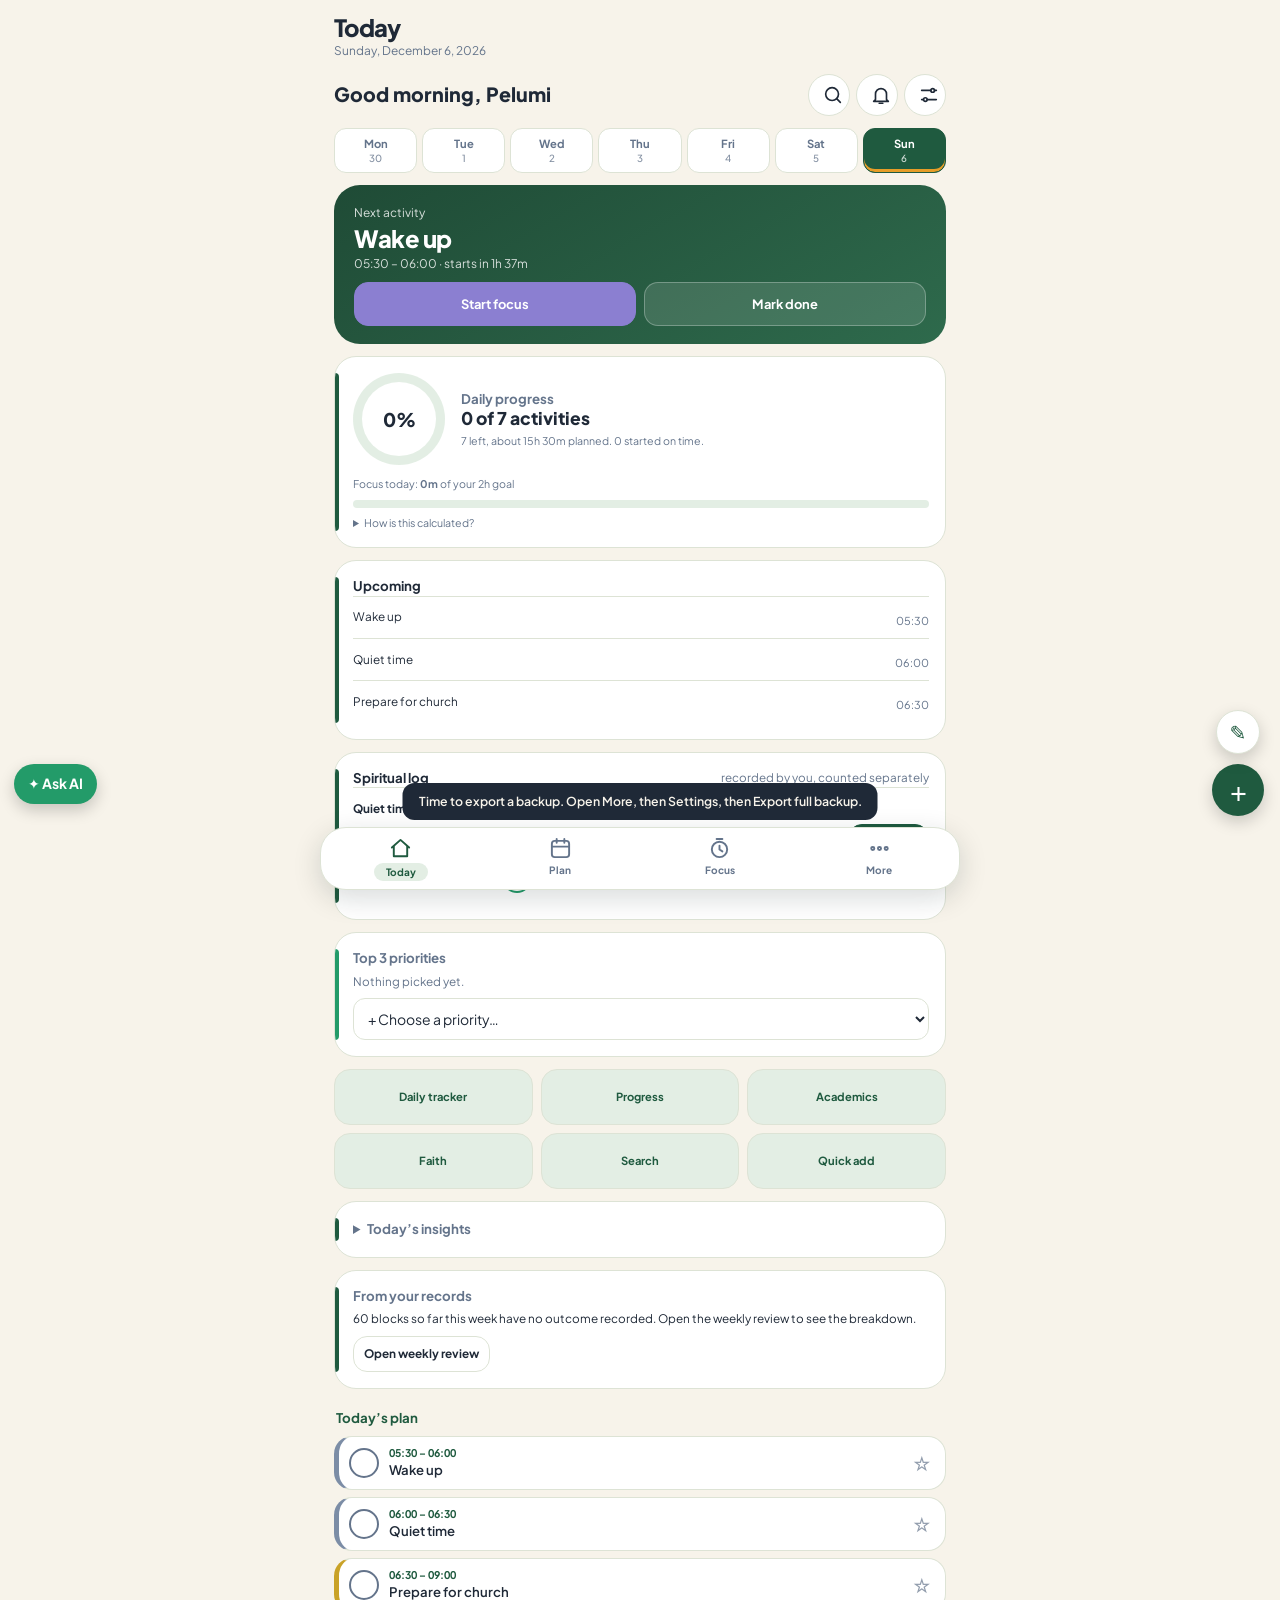
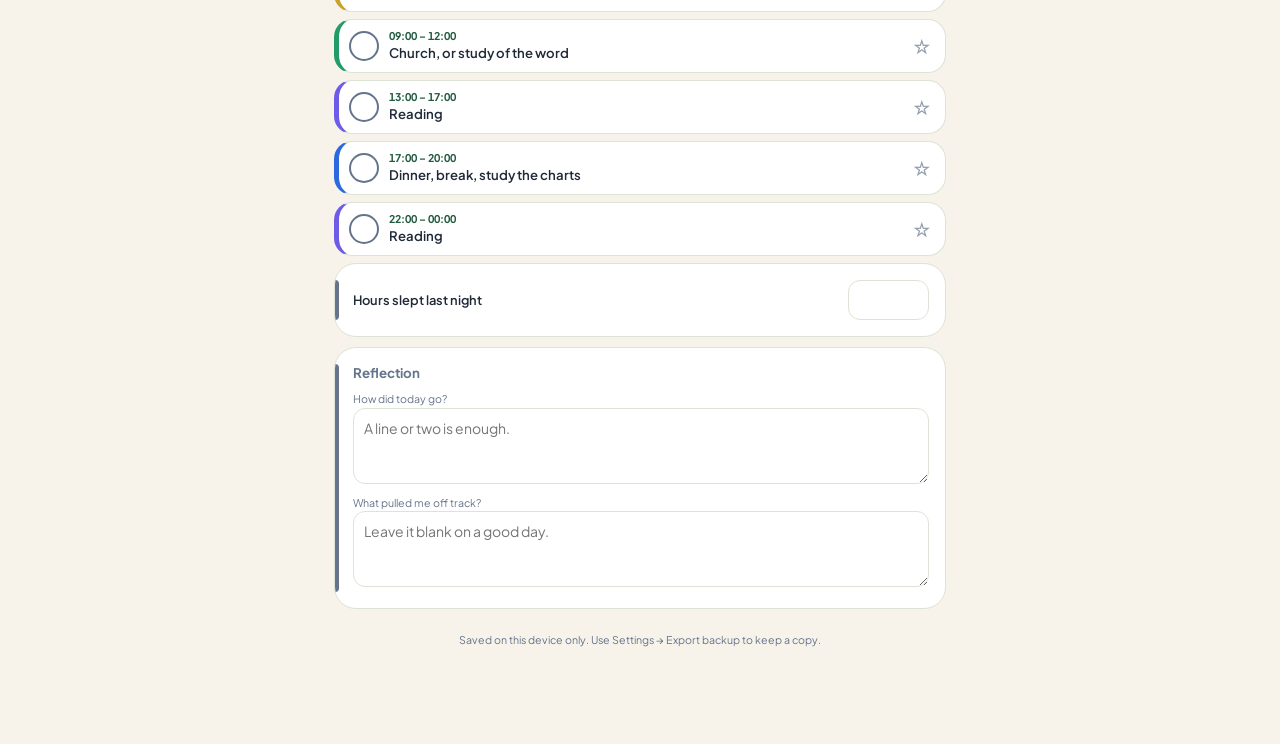
==== index.html @ 7792d45f "Add initial index.html structure for Daybook OS" ====
<!doctype html>
<html lang="en">
<head>
<meta charset="utf-8">
<meta name="viewport" content="width=device-width, initial-scale=1, viewport-fit=cover">
<title>Daybook OS</title>
<meta name="description" content="Daybook OS: daily plan, focus timer, academics, faith habits and insights.">
<meta name="theme-color" content="#1F5A3F">
<meta name="apple-mobile-web-app-capable" content="yes">
<meta name="mobile-web-app-capable" content="yes">
<meta name="apple-mobile-web-app-title" content="Daybook">
<link rel="manifest" href="manifest.json">
<link rel="icon" href="icons/icon-192.png">
<link rel="apple-touch-icon" href="icons/icon-192.png">
<link rel="preconnect" href="https://fonts.googleapis.com">
<link rel="preconnect" href="https://fonts.gstatic.com" crossorigin>
<link href="https://fonts.googleapis.com/css2?family=Plus+Jakarta+Sans:wght@400;500;600;700;800&display=swap" rel="stylesheet">
<link rel="stylesheet" href="style.css">
<link rel="stylesheet" href="upgrade.css">
<link rel="stylesheet" href="daybook.css">
</head>
<body>
<div class="wrap">
  <header><button class="back" id="hBack" data-a="back" aria-label="Back" hidden>‹</button><div class="tt"><h1 id="title"></h1><p class="date" id="date"></p></div><span id="hAct"></span></header>
  <main id="app"></main>
  <footer>Saved on this device only. Use Settings → Export backup to keep a copy.</footer>
</div>
<button class="fab" data-a="qadd" aria-label="Quick add a block">+</button>
<nav class="tabs" aria-label="Main"><div>
  <button data-a="go" data-v="today"><svg viewBox="0 0 24 24"><path d="M3 11l9-8 9 8"/><path d="M5 10v10h14V10"/></svg><span>Today</span></button>
  <button data-a="go" data-v="plan"><svg viewBox="0 0 24 24"><rect x="3" y="4" width="18" height="17" rx="3"/><path d="M8 2v4M16 2v4M3 10h18"/></svg><span>Plan</span></button>
  <button data-a="go" data-v="focus"><svg viewBox="0 0 24 24"><circle cx="12" cy="13" r="8"/><path d="M12 9v4l3 2M9 2h6"/></svg><span>Focus</span></button>
  <button data-a="go" data-v="more"><svg viewBox="0 0 24 24"><circle cx="5" cy="12" r="1.6"/><circle cx="12" cy="12" r="1.6"/><circle cx="19" cy="12" r="1.6"/></svg><span>More</span></button>
</div></nav>
<script src="app.js"></script>
<script src="upgrade.js"></script>
<script src="upgrade2.js"></script>
<script src="daybook.js"></script>
<script src="daybook2.js"></script>
<script src="daybook3.js"></script>
<script src="plans.js"></script>
<script src="reading.js"></script>
<script src="library.js"></script>
<script src="central.js"></script>
<script src="review.js"></script>
<script src="coursepage.js"></script>
<script src="knowledge.js"></script>
<script src="ai.js"></script>
</body>
</html>
---- style.css ----
html{font-size:14px}
/* Palette taken from the upgrade deck: primary blue, pale blue, background, text, success, attention, dark surface */
:root{--onac:#fff;--bg:#F4F8FF;--sf:#fff;--ink:#1F2937;--mut:#64748B;--ln:#DBE4F0;--ac:#2B69DC;--acs:#E1EDFF;--ok:#239B69;--oks:#E4F5EC;--warn:#E69D28;--warns:#FDF3E1;--bad:#D24B4B;--bads:#FBE9E9;--nav:#fff;--sh:0 1px 2px rgba(20,42,76,.06),0 4px 14px rgba(20,42,76,.07);color-scheme:light}
@media (prefers-color-scheme:dark){:root:not([data-theme=light]){--onac:#fff;--bg:#0C1626;--sf:#142A4C;--ink:#E8EEF9;--mut:#9DB0CE;--ln:#25416D;--ac:#5B8DEF;--acs:#1B3563;--ok:#3CC28A;--oks:#12382F;--warn:#F0B24E;--warns:#3B3017;--bad:#EF7B7B;--bads:#3E2025;--nav:#101F39;--sh:0 1px 2px rgba(0,0,0,.3),0 4px 14px rgba(0,0,0,.3);color-scheme:dark}}
:root[data-theme=dark]{--onac:#fff;--bg:#0C1626;--sf:#142A4C;--ink:#E8EEF9;--mut:#9DB0CE;--ln:#25416D;--ac:#5B8DEF;--acs:#1B3563;--ok:#3CC28A;--oks:#12382F;--warn:#F0B24E;--warns:#3B3017;--bad:#EF7B7B;--bads:#3E2025;--nav:#101F39;--sh:0 1px 2px rgba(0,0,0,.3),0 4px 14px rgba(0,0,0,.3);color-scheme:dark}
*{box-sizing:border-box}
body{margin:0;background:var(--bg);color:var(--ink);font-family:'Plus Jakarta Sans',Inter,system-ui,-apple-system,"Segoe UI",Roboto,sans-serif;line-height:1.4;-webkit-text-size-adjust:100%}
.wrap{max-width:640px;margin:0 auto;padding:calc(14px + env(safe-area-inset-top,0px)) 14px calc(96px + env(safe-area-inset-bottom,0px))}
button,select,input,textarea{font:inherit;color:inherit}
button{cursor:pointer}
:focus-visible{outline:2px solid var(--ac);outline-offset:2px}
header{display:flex;align-items:center;gap:10px;margin-bottom:14px;min-height:46px}
header .tt{flex:1;min-width:0}
h1{font-size:1.45rem;line-height:1.15;margin:0;font-weight:800;letter-spacing:-.02em}
.date{color:var(--mut);margin:2px 0 0;font-size:.85rem}
.back{border:1px solid var(--ln);background:var(--sf);border-radius:12px;width:40px;height:40px;font-size:18px;flex:none}
.hbtn{border:1px solid var(--ln);background:var(--sf);border-radius:12px;height:40px;padding:0 12px;font-weight:600;font-size:.85rem;flex:none}
/* cards: rounded, soft shadow, coloured accent bar on the left (as in the deck mock-ups) */
.card{position:relative;background:var(--sf);border:1px solid var(--ln);border-radius:16px;padding:14px 14px 14px 18px;margin-bottom:10px;box-shadow:var(--sh);overflow:hidden}
.card::before{content:"";position:absolute;left:0;top:0;bottom:0;width:5px;background:var(--ac)}
.card.g::before{background:var(--ok)}.card.a::before{background:var(--warn)}.card.r::before{background:var(--bad)}.card.n::before{background:var(--mut)}
.lab{font-size:.7rem;font-weight:800;letter-spacing:.09em;text-transform:uppercase;color:var(--ink);margin:0 0 6px}
.lab.b{color:var(--ac)}
.big{font-size:1.25rem;font-weight:800;line-height:1.25;margin:0}
.mut{color:var(--mut)}.sm{font-size:.84rem}.xs{font-size:.76rem}
p{margin:0}
.bar{height:8px;background:var(--acs);border-radius:99px;overflow:hidden;margin-top:8px}
.bar i{display:block;height:100%;background:var(--ac);border-radius:99px;transition:width .3s}
.bar.g i{background:var(--ok)}
.bar.w i{background:var(--warn)}
h2{font-size:.78rem;font-weight:800;letter-spacing:.09em;text-transform:uppercase;color:var(--ac);margin:20px 2px 8px}
ul{list-style:none;margin:0;padding:0}
.days{display:flex;gap:5px;margin-bottom:12px}
.days button{flex:1;min-width:0;border:1px solid var(--ln);background:var(--sf);border-radius:12px;padding:7px 0;font-weight:700;font-size:.8rem;color:var(--mut)}
.days button[aria-pressed=true]{background:var(--ac);border-color:var(--ac);color:var(--onac)}
.days small{display:block;font-weight:500;opacity:.8;font-size:.7rem}
.days button.td{box-shadow:inset 0 -3px 0 var(--warn)}
/* Up next */
.card.next{background:var(--ac);border-color:var(--ac);color:var(--onac)}
.card.next::before{background:var(--warn)}
.card.next .lab,.card.next .mut{color:inherit;opacity:.85}
.card.next .gap{margin-top:8px;padding-top:8px;border-top:1px solid rgba(255,255,255,.3)}
/* block rows */
.blk{display:flex;align-items:center;gap:10px;background:var(--sf);border:1px solid var(--ln);border-left:5px solid var(--g,var(--ln));border-radius:14px;padding:8px 8px 8px 10px;margin-bottom:7px;box-shadow:var(--sh)}
.blk.now{border-color:var(--ac);border-left-color:var(--g);background:var(--acs)}
.blk.done{background:var(--oks)}
.blk.done .lbl{color:var(--mut)}
.blk.miss .lbl{color:var(--bad)}
.blk.cx{opacity:.6}
.chk{flex:none;width:30px;height:30px;border-radius:50%;border:2px solid var(--mut);background:none;display:grid;place-items:center;font-size:15px;line-height:1;font-weight:800}
.chk[aria-pressed=true]{background:var(--ok);border-color:var(--ok);color:#fff}
.chk:disabled{opacity:.35;cursor:not-allowed}
.info{flex:1;min-width:0;border:0;background:none;text-align:left;padding:0}
.time{display:block;color:var(--ac);font-size:.76rem;font-weight:700;font-variant-numeric:tabular-nums}
.lbl{font-weight:600;font-size:.94rem;display:block}
.tag{font-size:.68rem;font-weight:800;color:var(--ac);margin-left:6px;text-transform:uppercase;letter-spacing:.05em}
.chip{display:inline-block;font-size:.68rem;font-weight:700;border-radius:99px;padding:2px 8px;margin:3px 4px 0 0;background:var(--acs);color:var(--ac)}
.chip.ok{background:var(--oks);color:var(--ok)}.chip.w{background:var(--warns);color:#9a6208}.chip.b{background:var(--bads);color:var(--bad)}
:root[data-theme=dark] .chip.w{color:var(--warn)}
@media (prefers-color-scheme:dark){:root:not([data-theme=light]) .chip.w{color:var(--warn)}}
.star{flex:none;border:0;background:none;font-size:20px;color:var(--mut);padding:4px 6px;border-radius:8px;opacity:.7}
.star[aria-pressed=true]{color:var(--warn);opacity:1}
.det{background:var(--sf);border:1px dashed var(--ln);border-radius:12px;padding:10px;margin:-2px 0 8px 14px;font-size:.9rem}
.det>*+*{margin-top:8px}
.chips{display:flex;gap:6px;flex-wrap:wrap;align-items:center}
.chips button,.pill{border:1px solid var(--ln);background:var(--sf);border-radius:99px;padding:7px 13px;font-weight:600;font-size:.86rem}
.chips button[aria-pressed=true]{background:var(--ac);border-color:var(--ac);color:var(--onac)}
.btn{border:1px solid var(--ln);background:var(--sf);border-radius:12px;padding:11px 12px;font-weight:700;font-size:.92rem;min-height:44px}
.btn.p{background:var(--ac);border-color:var(--ac);color:var(--onac)}
.btn.d{color:var(--bad)}
.btn.sm{padding:7px 10px;min-height:36px;font-size:.84rem}
.row2{display:flex;gap:8px;margin-top:10px}.row2>*{flex:1}
.q{display:grid;grid-template-columns:repeat(3,1fr);gap:8px;margin-bottom:10px}
.q .btn{display:flex;flex-direction:column;align-items:center;gap:2px;padding:10px 4px;font-size:.78rem}
.q svg{width:20px;height:20px;stroke:var(--ac);fill:none;stroke-width:2;stroke-linecap:round;stroke-linejoin:round}
input,select,textarea{width:100%;border:1px solid var(--ln);border-radius:12px;background:var(--sf);color:var(--ink);padding:10px;min-width:0}
input[type=checkbox]{width:auto}
textarea{min-height:76px;resize:vertical}
label.f{display:block;font-size:.8rem;font-weight:700;color:var(--mut);margin-top:10px}
label.f>*:not(span){margin-top:4px;font-weight:400}
.inl{display:flex;align-items:center;justify-content:space-between;gap:10px;font-weight:600;font-size:.92rem;margin-top:10px}
.inl input,.inl select{width:auto;max-width:150px}
.sw{position:relative;width:46px;height:28px;flex:none}
.sw input{opacity:0;position:absolute;inset:0;width:100%;height:100%;margin:0;cursor:pointer;z-index:2}
.sw i{position:absolute;inset:0;background:var(--ln);border-radius:99px;transition:.2s}
.sw i::after{content:"";position:absolute;left:3px;top:3px;width:22px;height:22px;border-radius:50%;background:#fff;transition:.2s;box-shadow:0 1px 3px rgba(0,0,0,.3)}
.sw input:checked+i{background:var(--ok)}.sw input:checked+i::after{transform:translateX(18px)}
.sw input:focus-visible+i{outline:2px solid var(--ac);outline-offset:2px}
.clock{font-size:3.6rem;font-weight:800;text-align:center;margin:6px 0;font-variant-numeric:tabular-nums;letter-spacing:-.02em}
.tl{display:grid;grid-template-columns:52px 1fr;gap:10px;align-items:stretch;margin-bottom:7px}
.tl>.t{font-weight:800;font-size:.82rem;color:var(--ac);padding-top:12px;font-variant-numeric:tabular-nums}
.tl .blk{margin:0}
.hr{display:grid;grid-template-columns:70px 1fr 48px;gap:10px;align-items:center;margin-bottom:6px;font-size:.88rem}
.hr .bar{margin:0}.hr span:last-child{text-align:right;color:var(--mut);font-variant-numeric:tabular-nums}
.hr.today{font-weight:800}
.hr.w2{grid-template-columns:44px 1fr 44px}
.dots{display:flex;gap:6px;margin-top:8px}.dots i{flex:1;height:10px;border-radius:6px;background:var(--acs)}.dots i.on{background:var(--ok)}
.warn{color:var(--bad);font-size:.88rem;margin:0 0 8px}
.cal{background:var(--warns);border:1px solid var(--warn);border-radius:12px;padding:10px 12px;font-size:.88rem;margin-bottom:10px}
.note{background:var(--acs);border-radius:12px;padding:10px 12px;font-size:.86rem;margin:10px 0}
.tp{display:flex;align-items:center;gap:8px;border:1px solid var(--ln);background:var(--bg);border-radius:12px;padding:8px 10px;margin-top:6px}
.tp>span{flex:1;min-width:0;font-weight:600;font-size:.88rem}
.tp select{width:auto;padding:6px;font-size:.8rem}
.steps{display:flex;align-items:center;gap:8px;margin-top:8px}
nav.tabs{position:fixed;left:0;right:0;bottom:0;background:var(--nav);border-top:1px solid var(--ln);z-index:20;padding-bottom:env(safe-area-inset-bottom,0px)}
nav.tabs div{max-width:640px;margin:0 auto;display:grid;grid-template-columns:repeat(4,1fr)}
nav.tabs button{border:0;background:none;padding:9px 0 8px;display:flex;flex-direction:column;align-items:center;gap:3px;color:var(--mut);font-size:.72rem;font-weight:700;min-height:56px}
nav.tabs svg{width:23px;height:23px;stroke:currentColor;fill:none;stroke-width:2;stroke-linecap:round;stroke-linejoin:round}
nav.tabs button[aria-current=page]{color:var(--ac)}
nav.tabs button[aria-current=page] span{box-shadow:inset 0 -2px 0 var(--ac)}
.toast{position:fixed;left:50%;bottom:calc(80px + env(safe-area-inset-bottom,0px));transform:translateX(-50%);background:var(--ink);color:var(--bg);padding:10px 16px;border-radius:12px;font-size:.88rem;font-weight:600;z-index:30;max-width:90%;box-shadow:var(--sh)}
.mn{display:flex;align-items:center;gap:12px;width:100%;text-align:left;background:var(--sf);border:1px solid var(--ln);border-radius:16px;padding:14px 14px 14px 18px;margin-bottom:10px;box-shadow:var(--sh);position:relative;overflow:hidden}
.mn::before{content:"";position:absolute;left:0;top:0;bottom:0;width:5px;background:var(--c,var(--ac))}
.mn b{display:block;font-size:.8rem;letter-spacing:.08em;text-transform:uppercase}.mn small{color:var(--mut);font-size:.82rem}.mn .ar{margin-left:auto;color:var(--mut)}
footer{margin-top:24px;text-align:center;color:var(--mut);font-size:.76rem}
@media (prefers-reduced-motion:reduce){.bar i,.sw i,.sw i::after{transition:none}}
.fab{position:fixed;right:16px;bottom:calc(72px + env(safe-area-inset-bottom,0px));width:52px;height:52px;border-radius:50%;border:0;background:var(--ac);color:var(--onac);font-size:28px;line-height:1;box-shadow:0 4px 14px rgba(0,0,0,.25);z-index:19;cursor:pointer}
.fab[hidden]{display:none}
:root[data-dens=compact] .blk{padding-top:4px;padding-bottom:4px;margin-bottom:4px}
:root[data-dens=compact] .card{padding:10px 12px 10px 16px;margin-bottom:8px}
:root{--hero:#13265A;--tl:#14B8A6;--eb:#3B82F6}
@media (prefers-color-scheme:dark){:root:not([data-theme=light]){--hero:#1A3A7A;--tl:#2DD4BF}}
:root[data-theme=dark]{--hero:#1A3A7A;--tl:#2DD4BF}
.gr{display:flex;justify-content:space-between;align-items:center;gap:10px;margin:2px 0 12px}
.gr h2{margin:0;font-size:1.4rem;font-weight:800;line-height:1.2;text-transform:none;letter-spacing:0;color:var(--ink)}
.gr .chips{flex-wrap:nowrap;flex:none}
.ib{border:1px solid var(--ln);background:var(--sf);color:var(--ink);border-radius:50%;width:42px;height:42px;display:grid;place-items:center;padding:0}
.ib svg,.qg svg{width:22px;height:22px;stroke:currentColor;fill:none;stroke-width:1.8;stroke-linecap:round;stroke-linejoin:round}
.rgc{display:flex;gap:16px;align-items:center}
.rg{flex:none;width:92px;height:92px;border-radius:50%;background:conic-gradient(var(--tl) calc(var(--p)*1%),var(--acs) 0);display:grid;place-items:center;position:relative}
.rg::before{content:"";position:absolute;inset:9px;background:var(--sf);border-radius:50%}
.rg b{position:relative;font-size:1.35rem;font-weight:800}
.hero{background:var(--hero);color:#fff;border-radius:18px;padding:16px;margin-bottom:12px}
.hero p{margin:0}.hero .t{font-size:1.3rem;font-weight:800;line-height:1.25;margin:2px 0}.hero .s{opacity:.82;font-size:.85rem}
.hb{height:6px;background:rgba(255,255,255,.2);border-radius:99px;overflow:hidden;margin-top:10px}.hb i{display:block;height:100%;background:var(--tl);border-radius:99px}
.hero .btn{background:rgba(255,255,255,.12);border-color:rgba(255,255,255,.28);color:#fff}
.hero .btn.p{background:var(--eb);border-color:var(--eb)}
.t3{margin:0;padding-left:22px}.t3 li{margin:4px 0}
.qg{display:grid;grid-template-columns:repeat(3,1fr);gap:8px;margin:0 0 10px}
.qg .btn{display:flex;flex-direction:column;align-items:center;gap:4px;padding:12px 4px;font-size:.78rem}
details summary{cursor:pointer}

/* check-in prompt */
.ckb{position:fixed;inset:0;background:rgba(0,0,0,.5);z-index:60;display:flex;align-items:flex-end;justify-content:center;padding:16px calc(16px + env(safe-area-inset-right,0px)) calc(16px + env(safe-area-inset-bottom,0px)) calc(16px + env(safe-area-inset-left,0px))}
.ckc{background:var(--sf);color:var(--ink);border-radius:18px;padding:18px;width:100%;max-width:440px;box-shadow:0 10px 40px rgba(0,0,0,.35)}
.ckc .lab{color:var(--ac)}.ckc h3{margin:2px 0 4px;font-size:1.25rem;line-height:1.25}
.ckc .ckt{color:var(--mut);font-size:.85rem;margin:0 0 12px}
.ckc .cka{display:grid;gap:8px}
.ckc .cka button{border:1px solid var(--ln);background:var(--sf);color:var(--ink);border-radius:12px;padding:12px;font-weight:700;font-size:.95rem;min-height:46px}
.ckc .cka button.y{background:var(--ac);color:var(--onac);border-color:var(--ac)}
---- upgrade.css ----
/* Week Tracker v7 upgrade layer: new look, personalisation, capture */
:root{--font:'Plus Jakarta Sans',system-ui,-apple-system,"Segoe UI",Roboto,sans-serif;--lh:1.4;--bg:#EDF2F1;--ln:#D3DEDC;--ac:#0E6B6B;--acs:#D9EEEC;--hero:#0E4F52;--eb:#E0A33A;--sh:none}
body{font-family:var(--font);line-height:var(--lh)}
h1{font-size:1.7rem;letter-spacing:-.03em}
h2,.lab{text-transform:none;letter-spacing:0;font-size:.95rem;font-weight:700}
.lab{color:var(--mut)}.lab.b{color:var(--ac)}
.card{border-radius:22px;padding:16px 16px 16px 18px;box-shadow:none}
.card::before{width:4px;top:16px;bottom:16px;left:0;border-radius:0 4px 4px 0}
.blk{border-radius:18px;box-shadow:none}
.hero{border-radius:26px;padding:20px 20px 18px}
.hero .t{font-size:1.7rem;letter-spacing:-.02em}
.btn,.chips button,.hbtn{border-radius:14px}
.chips button{border-radius:99px}
nav.tabs{background:transparent;border:0;pointer-events:none;padding:0 12px calc(10px + env(safe-area-inset-bottom,0px))}
nav.tabs div{pointer-events:auto;background:var(--nav,var(--sf));border:1px solid var(--ln);border-radius:26px;box-shadow:0 8px 28px rgba(10,30,30,.16)}
nav.tabs button{min-height:58px}
nav.tabs button[aria-current=page] span{box-shadow:none;background:var(--acs);border-radius:99px;padding:2px 12px}
.fab{bottom:calc(84px + env(safe-area-inset-bottom,0px))}
.fab2{position:fixed;right:20px;bottom:calc(146px + env(safe-area-inset-bottom,0px));width:44px;height:44px;border-radius:50%;border:1px solid var(--ln);background:var(--sf);color:var(--ac);font-size:20px;z-index:19;box-shadow:0 4px 14px rgba(0,0,0,.15)}
.ux-why{margin-top:6px}
.ux-act{display:flex;gap:8px;margin-top:12px;flex-wrap:wrap}
.ux-sheet{position:fixed;inset:0;z-index:40;background:rgba(5,15,15,.45);display:flex;align-items:flex-end}
.ux-sheet[hidden]{display:none}
.ux-sheet>div{width:100%;max-width:640px;margin:0 auto;background:var(--sf);border-radius:26px 26px 0 0;padding:18px 16px calc(18px + env(safe-area-inset-bottom,0px))}
.ux-sheet textarea,.ux-sheet select{width:100%;border:1px solid var(--ln);border-radius:14px;padding:10px;background:var(--bg);margin-top:8px;min-height:44px}
.ux-sheet textarea{min-height:96px}
.ux-item{display:flex;gap:8px;align-items:flex-start;padding:8px 0;border-top:1px solid var(--ln)}
.ux-item p{flex:1;white-space:pre-wrap;overflow-wrap:anywhere}
:root[data-hc]{--mut:#33404d;--ln:#6b7785}
:root[data-hc][data-dk]{--mut:#d3deef;--ln:#8aa0c4}
:root[data-rm] *{transition:none!important;animation:none!important;scroll-behavior:auto!important}
@media (prefers-reduced-motion:reduce){*{transition:none!important;animation:none!important}}
---- daybook.css ----
/* Daybook OS visual layer: ivory, forest green, sage, lavender accent */
header h1{font-weight:800;letter-spacing:-.03em}
.card{border:1px solid var(--ln);background:var(--sf,#fff)}
.hero{background:linear-gradient(150deg,var(--hero),#2E6A4C)}
.db{margin:12px 0}
.db .hd{display:flex;justify-content:space-between;align-items:center;gap:8px}
.db .hd b{font-size:.95rem}.db .hd small{color:var(--mut)}
.db .pill{display:inline-block;background:var(--acs);color:var(--ac);border-radius:99px;padding:2px 10px;font-size:.75rem;font-weight:700}
.db .lv{border-left:4px solid var(--eb)}
.db .rw{display:flex;align-items:center;justify-content:space-between;gap:10px;padding:10px 0;border-top:1px solid var(--ln)}
.db .dots{display:flex;gap:5px}
.db .dots i{width:11px;height:11px;border-radius:50%;border:2px solid var(--ln);display:block}
.db .dots i.on{background:var(--ac);border-color:var(--ac)}
.db .btn{min-height:44px}
.db input.rf{width:100%;margin-top:8px;border:1px solid var(--ln);border-radius:12px;padding:10px;background:transparent;color:inherit;font:inherit}
.db .cd{font-size:2rem;font-weight:800;color:var(--ac);line-height:1}
.db .why{font-size:.78rem;color:var(--mut);margin-top:6px}
.dbt{display:grid;grid-template-columns:repeat(3,1fr);gap:8px;margin:12px 0}.dbtile{min-height:56px;border:1px solid var(--ln);border-radius:16px;background:var(--acs);color:var(--ac);font:inherit;font-weight:700;font-size:.8rem}.dbtile:active{transform:scale(.97)}.card.r.db b{color:var(--bad)}
.dbseg{display:flex;gap:6px;flex-wrap:wrap;margin:8px 0;align-items:center}.dbseg button:not(.btn){border:1px solid var(--ln);background:var(--sf,#fff);color:var(--tx,inherit);border-radius:99px;padding:9px 14px;font:inherit;font-weight:600;font-size:.82rem;min-height:40px}.dbseg button[aria-pressed=true]{background:var(--ac);color:var(--onac,#fff);border-color:var(--ac)}
.dbcr{display:flex;align-items:center;gap:8px;width:100%;text-align:left;background:none;border:0;border-top:1px solid var(--ln);padding:12px 0;font:inherit;color:inherit;min-height:48px}
.dbcr .cc{font-weight:800;font-size:.78rem;min-width:58px}.dbcr .cn{flex:1;font-size:.82rem;min-width:0}.dbcr .pb{width:54px;height:7px;background:var(--ln);border-radius:9px;overflow:hidden;flex:none}.dbcr .pb i{display:block;height:100%;background:var(--ac)}.dbcr .pc{font-size:.78rem;min-width:34px;text-align:right;color:var(--mut)}
.dbtr{display:grid;grid-template-columns:.9fr 1.3fr .9fr .8fr 1.1fr auto;gap:6px;align-items:center;padding:10px 0;border-top:1px solid var(--ln);font-size:.74rem}.dbtr.hd2{border:0;color:var(--mut);font-weight:700}
.dbtr .st{border-radius:99px;padding:3px 8px;background:var(--acs);color:var(--ac);font-weight:700;text-align:center}.dbtr .st.cx{background:#F9DDD6;color:#A23A1F}.dbtr .st.dn{background:var(--ln);color:var(--mut)}.dbtr .xs{background:none;border:0;color:var(--ac);font:inherit;text-decoration:underline;min-height:36px}
.dbcal{display:grid;grid-template-columns:repeat(7,1fr);gap:4px;text-align:center;margin:10px 0}.dbcal i{font-style:normal;font-size:.78rem;padding:8px 0;border-radius:50%}.dbcal i.dw{color:var(--mut);font-weight:700}.dbcal i.ex{background:var(--ac);color:var(--onac,#fff);font-weight:800}.dbcal i.td{outline:2px solid var(--eb)}
@media(max-width:420px){.dbtr{grid-template-columns:1fr 1.2fr .8fr 1fr auto}.dbtr span:nth-of-type(3){display:none}}

.dbgrid{display:grid;grid-template-columns:1fr 1fr;gap:10px;margin:8px 0}
.dbtile2{display:flex;flex-direction:column;gap:5px;text-align:left;border:1px solid var(--ln);border-top:5px solid hsl(var(--h) 42% 42%);border-radius:20px;padding:12px;font:inherit;color:inherit;background:color-mix(in srgb,hsl(var(--h) 45% 50%) 12%,var(--sf,#fff));min-height:168px}
.dbtile2.on{outline:2px solid var(--ac)}.dbtile2 .ct{font-weight:800;font-size:.78rem;letter-spacing:.02em}.dbtile2 .cn2{font-weight:600;font-size:.84rem;line-height:1.25;display:-webkit-box;-webkit-line-clamp:2;-webkit-box-orient:vertical;overflow:hidden}
.dbtile2 .hr{font-size:1.45rem;font-weight:800;color:hsl(var(--h) 45% 32%);margin-top:auto}.dbtile2 .pb{height:7px;background:var(--ln);border-radius:9px;overflow:hidden;display:block}.dbtile2 .pb i{display:block;height:100%;background:hsl(var(--h) 45% 38%)}
.dbtile2 .chip2{align-self:flex-start;background:var(--ac);color:var(--onac,#fff);border-radius:99px;padding:2px 9px;font-size:.7rem;font-weight:700}
.dbhr{display:grid;grid-template-columns:96px 1fr auto;gap:8px;align-items:center;padding:6px 0;font-size:.78rem}.dbhr .pb{height:8px;background:var(--ln);border-radius:9px;overflow:hidden}.dbhr .pb i{display:block;height:100%;background:var(--ac)}.dbhr .pc{color:var(--mut);font-size:.72rem}
@media(prefers-color-scheme:dark){:root:not([data-theme=light]) .dbtile2 .hr{color:hsl(var(--h) 55% 72%)}}:root[data-theme=dark] .dbtile2 .hr{color:hsl(var(--h) 55% 72%)}
.dbtile2 .hr{white-space:nowrap;font-size:1.3rem}.dbtile2 .why{font-size:.7rem;color:var(--mut);line-height:1.3}.dbtile2 .cn2{min-height:2.5em}
.dbg{display:grid;grid-template-columns:minmax(92px,1.7fr) repeat(7,1fr);gap:6px 4px;align-items:center;margin:10px 0}.dbg .dw{font-style:normal;text-align:center;font-size:.7rem;font-weight:700;color:var(--mut)}.dbg .hn{font-size:.76rem;font-weight:600;line-height:1.2}
.dbc{width:100%;aspect-ratio:1;max-width:34px;justify-self:center;border-radius:50%;border:2px solid var(--ln);background:transparent;color:var(--onac,#fff);font-weight:800;font-size:.8rem;padding:0;min-height:30px}.dbc.on{background:var(--ac);border-color:var(--ac)}.dbc.td{outline:2px solid var(--eb);outline-offset:1px}.dbc:disabled{opacity:.45}
.dbcard{background:var(--sf,#fff);border:1px solid var(--ln);border-radius:18px;padding:14px;margin:8px 0}

.dbask{display:flex;gap:8px;margin:10px 0}.dbask input{flex:1;border:1px solid var(--ln);border-radius:99px;padding:12px 16px;background:transparent;color:inherit;font:inherit;min-width:0}.dbask .send{width:46px;height:46px;border-radius:50%;border:0;background:var(--ac);color:var(--onac,#fff);font-size:1rem;flex:none}
.dbtile3{display:flex;flex-direction:column;gap:3px;text-align:left;border:1px solid var(--ln);border-radius:16px;background:var(--acs);color:inherit;padding:12px;font:inherit;min-height:84px}.dbtile3 b{font-size:.82rem}.dbtile3 small{font-size:.7rem;color:var(--mut)}
a.btn{display:inline-flex;align-items:center;justify-content:center;text-decoration:none;text-align:center}

.wkS{display:grid;grid-template-columns:repeat(7,1fr);gap:6px;margin:12px 0 4px}
.wkd{display:flex;flex-direction:column;align-items:center;gap:5px}
.wkd small{font-size:.68rem;font-weight:700;color:var(--mut)}
.wkd span{width:100%;max-width:42px;aspect-ratio:1;border-radius:12px;background:var(--acs);display:grid;place-items:center;font-weight:800;font-size:.95rem;color:var(--onac)}
.wkd.on span{background:var(--ok)}
.wkd.td span{box-shadow:0 0 0 2px var(--sf),0 0 0 4px var(--ok)}
.wkd.td small{color:var(--ink)}
.wkd.off{opacity:.35}

/* v21 polish */
.dbseg4{display:grid;grid-template-columns:repeat(4,1fr);gap:6px}
.dbseg4 button:not(.btn){padding:9px 4px;font-size:.8rem;text-align:center;white-space:nowrap}
.dbc{border-radius:11px;border:1.5px solid var(--ln);background:var(--acs);max-width:36px}
.dbc.on{background:var(--ok);border-color:var(--ok)}
.dbc.td{outline:0;box-shadow:0 0 0 2px var(--sf),0 0 0 4px var(--ok)}
.dbcal i{border-radius:10px}
.blk.miss .lbl{color:var(--ink);opacity:.72}
.blk.miss .chip.b{background:transparent;color:var(--mut);border:1px solid var(--ln)}
.dbins summary{cursor:pointer;font-weight:700;padding:2px 0}
.dbins section{margin:0}
.fab,.fab2{box-shadow:0 6px 16px rgba(0,0,0,.18)}
a.btn{color:inherit}
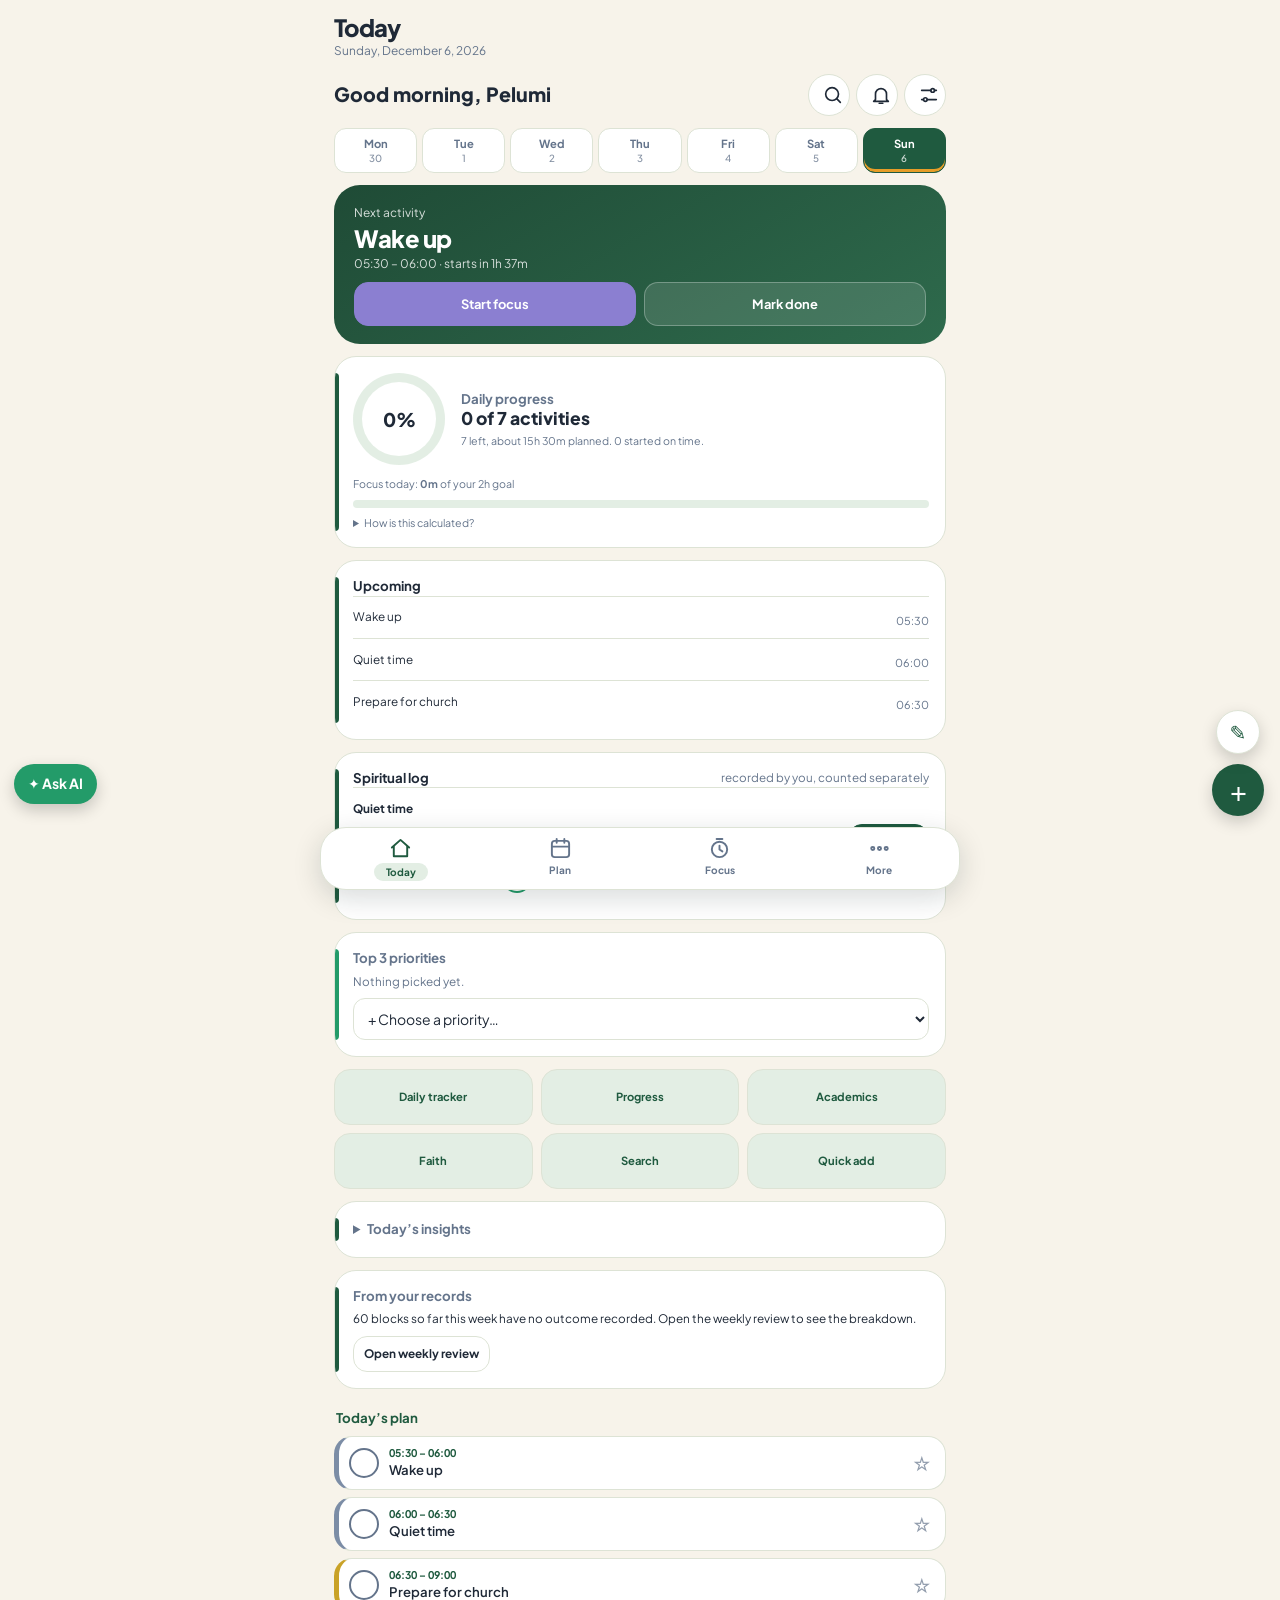
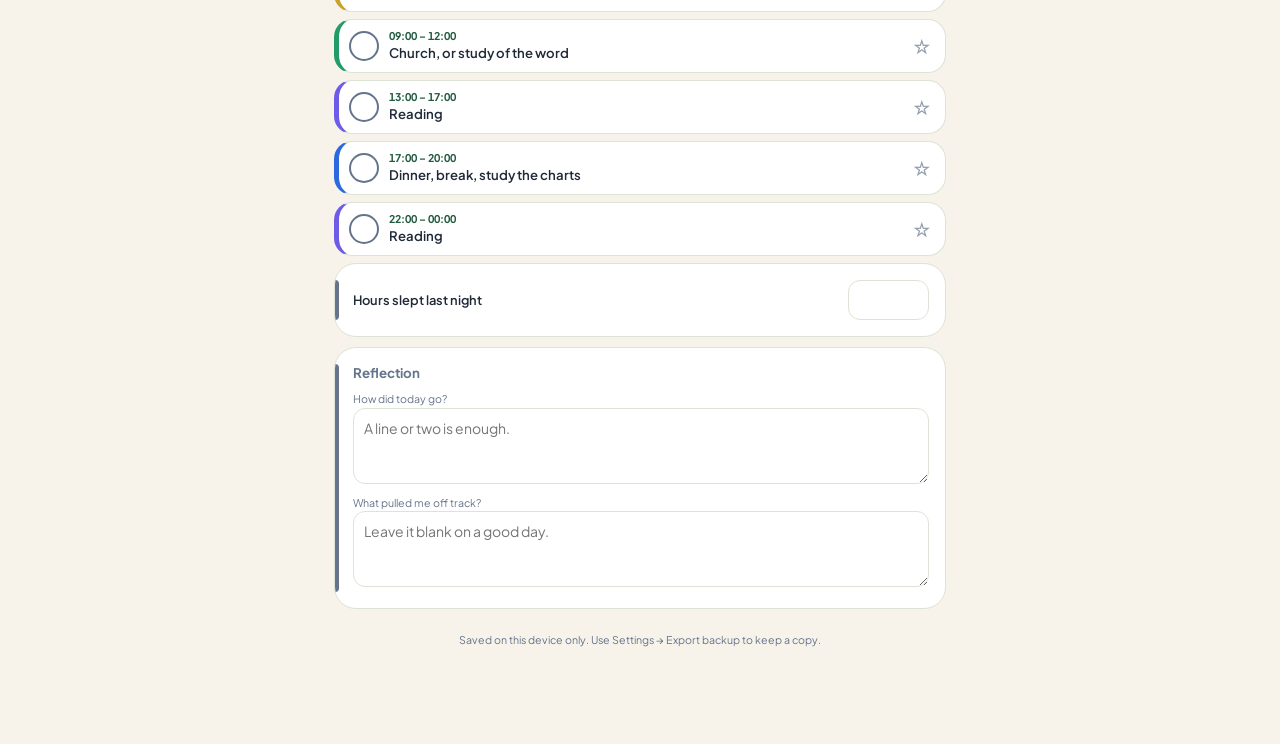
==== commit 4d6768d5: "Add initial HTML structure for Daybook OS" ====
--- a/index.html
+++ b/index.html
@@ -45,6 +45,7 @@
 <script src="review.js"></script>
 <script src="coursepage.js"></script>
 <script src="knowledge.js"></script>
+<script src="focus2.js"></script>
 <script src="ai.js"></script>
 </body>
 </html>
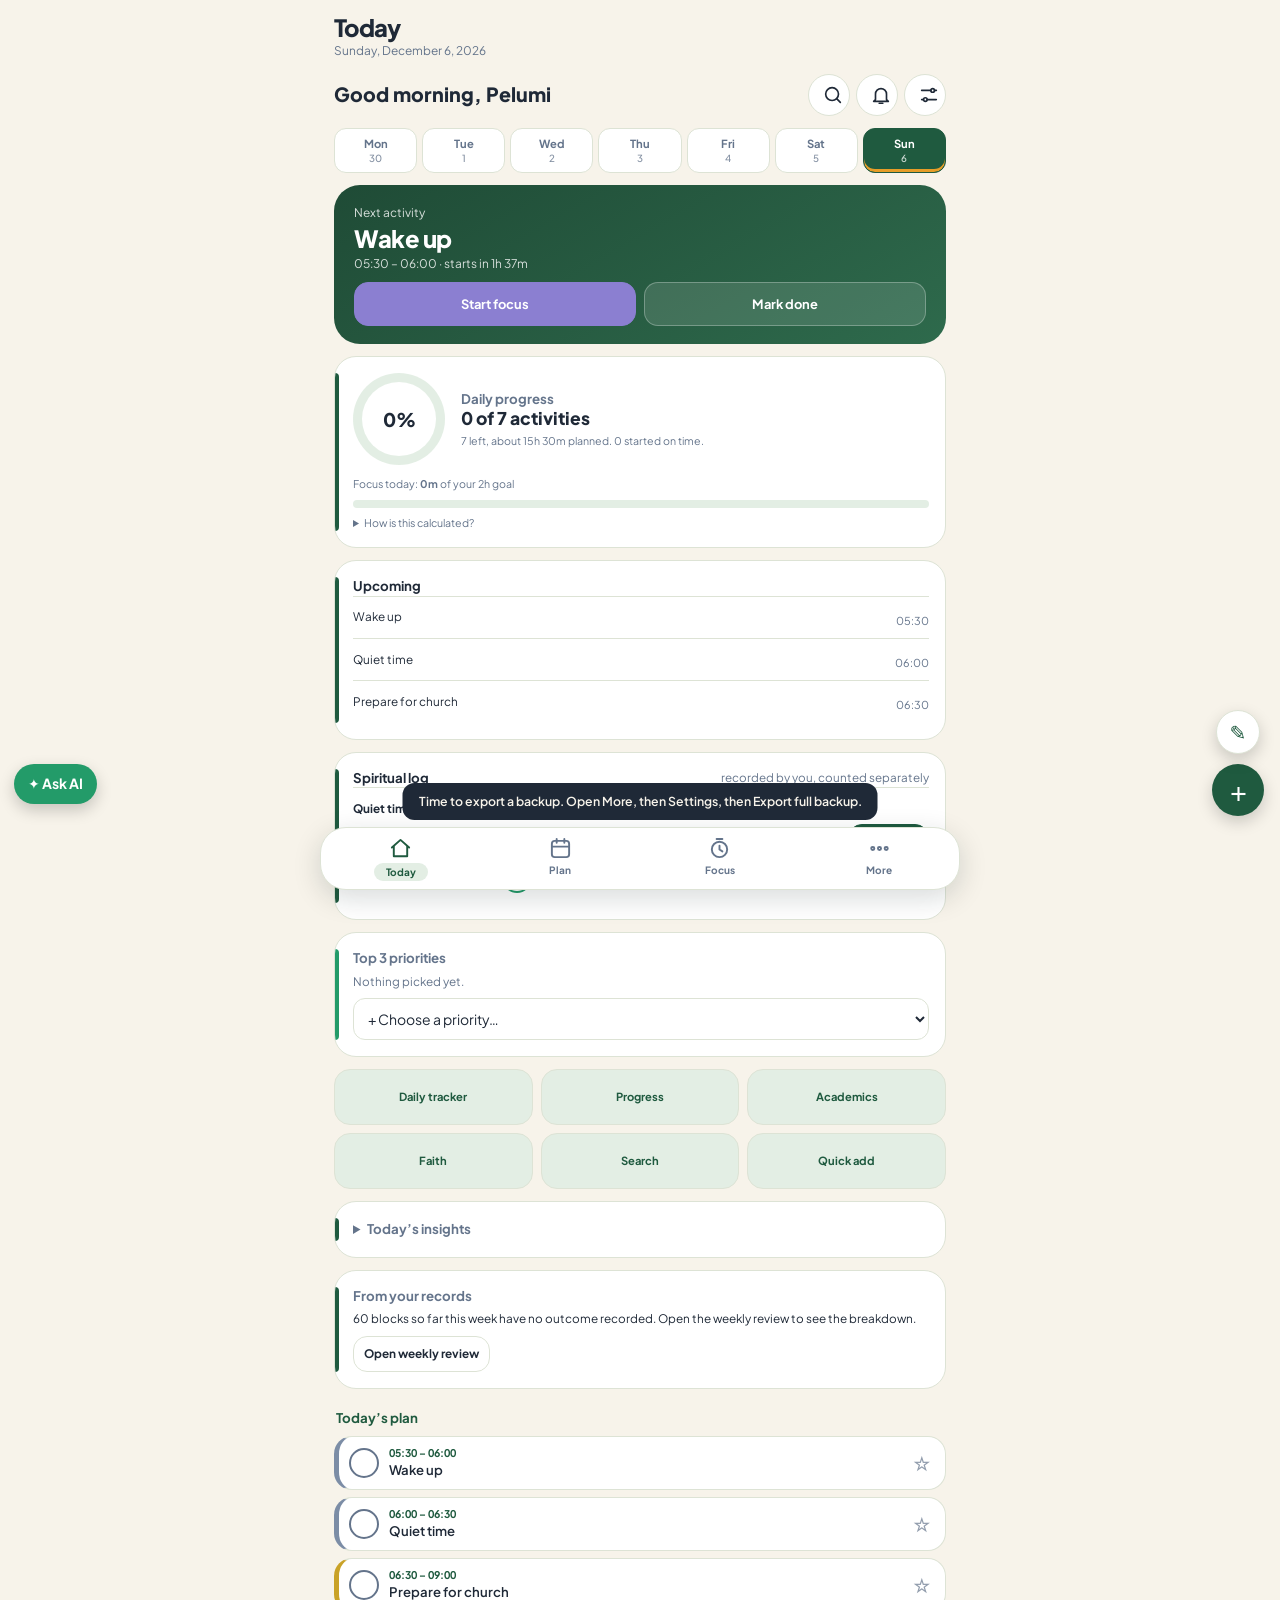
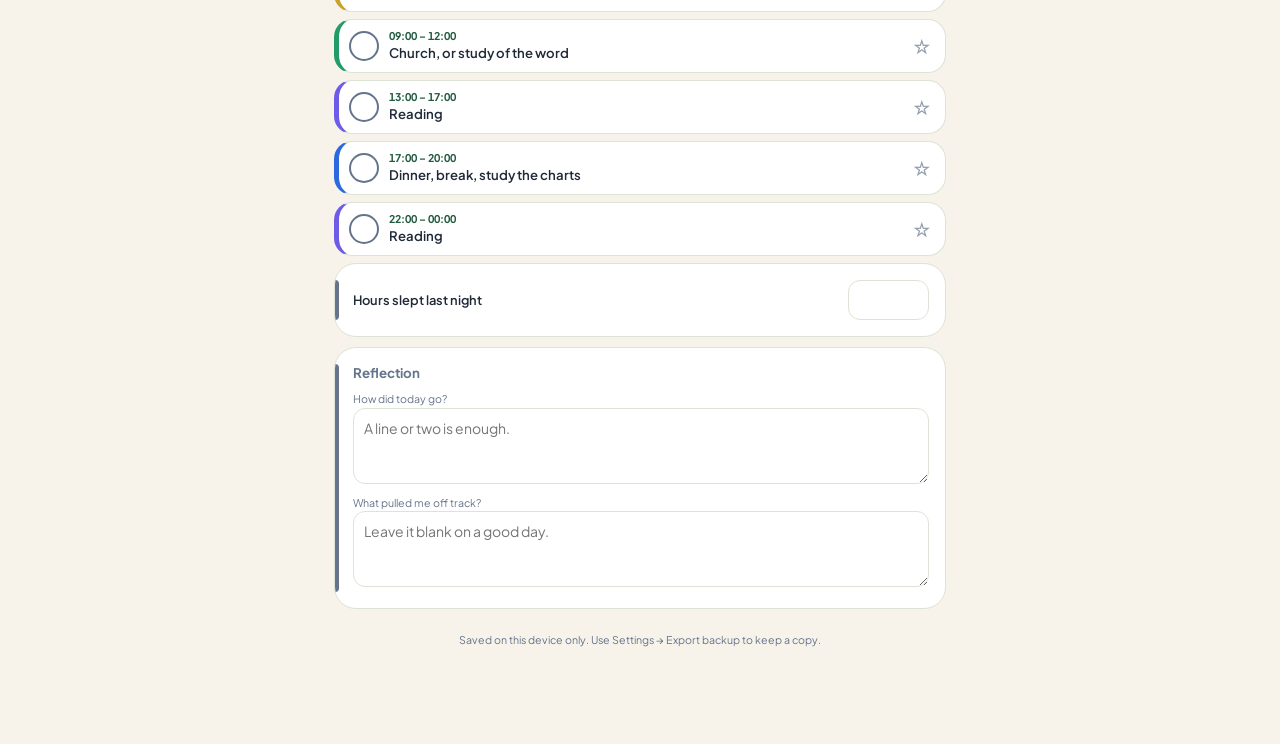
==== commit ec421ba4: "Add initial HTML structure for Daybook OS" ====
--- a/index.html
+++ b/index.html
@@ -46,6 +46,8 @@
 <script src="coursepage.js"></script>
 <script src="knowledge.js"></script>
 <script src="focus2.js"></script>
+<script src="readmap.js"></script>
+<script src="dash.js"></script>
 <script src="ai.js"></script>
 </body>
 </html>
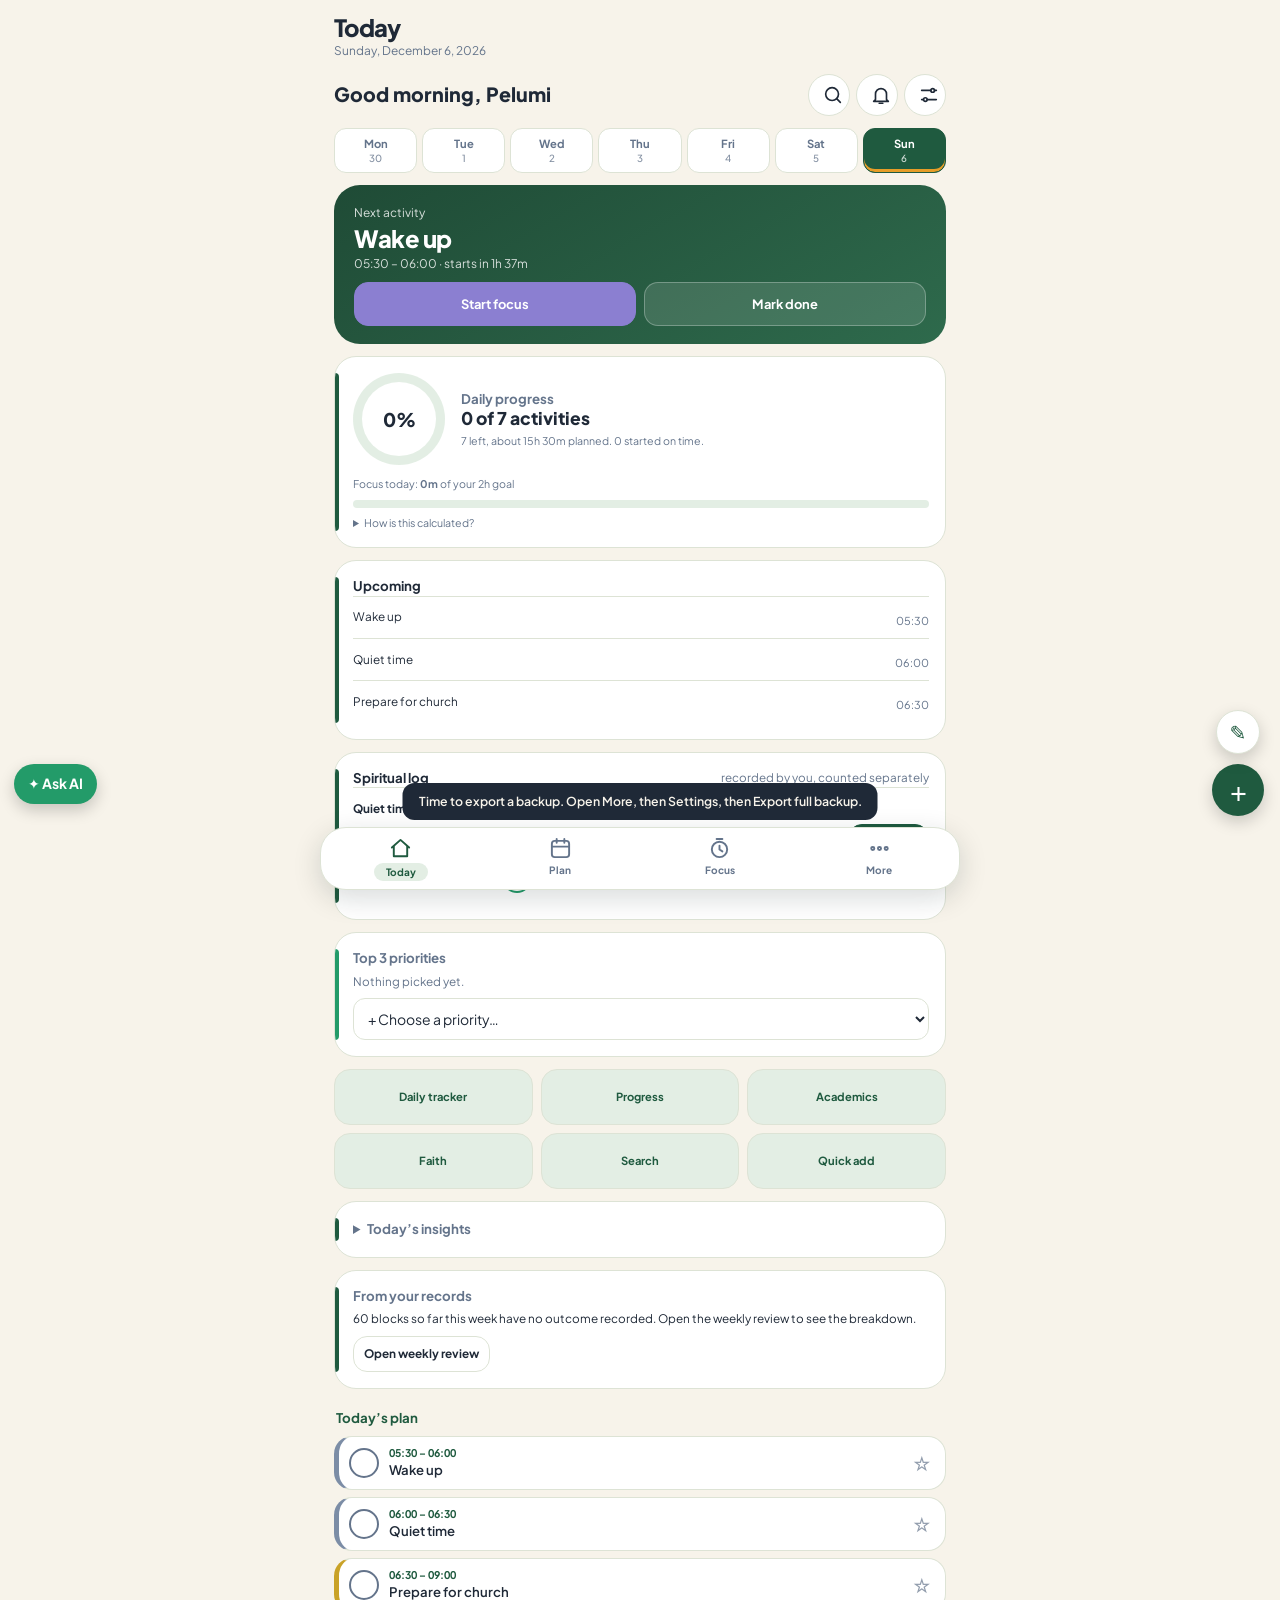
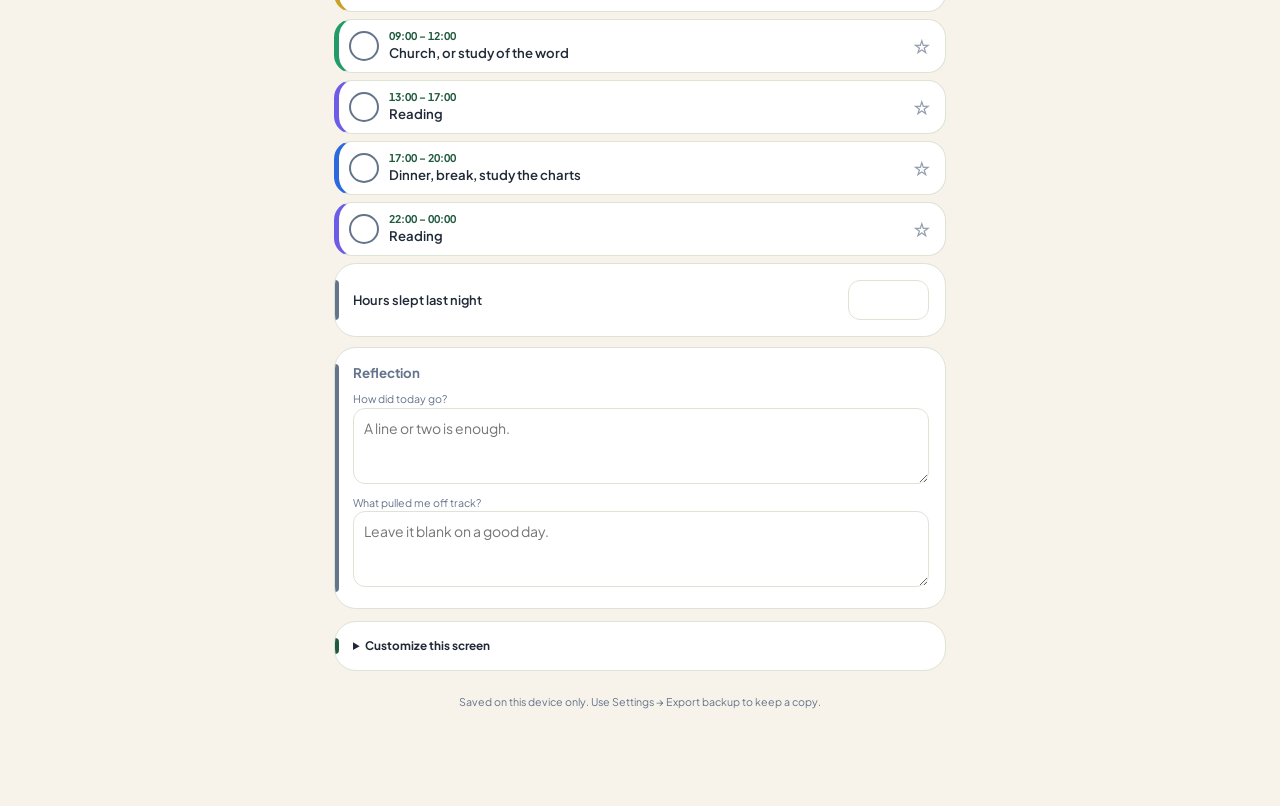
==== commit 6790470f: "Add initial index.html structure for Daybook OS" ====
--- a/index.html
+++ b/index.html
@@ -48,6 +48,7 @@
 <script src="focus2.js"></script>
 <script src="readmap.js"></script>
 <script src="dash.js"></script>
+<script src="assist.js"></script>
 <script src="ai.js"></script>
 </body>
 </html>
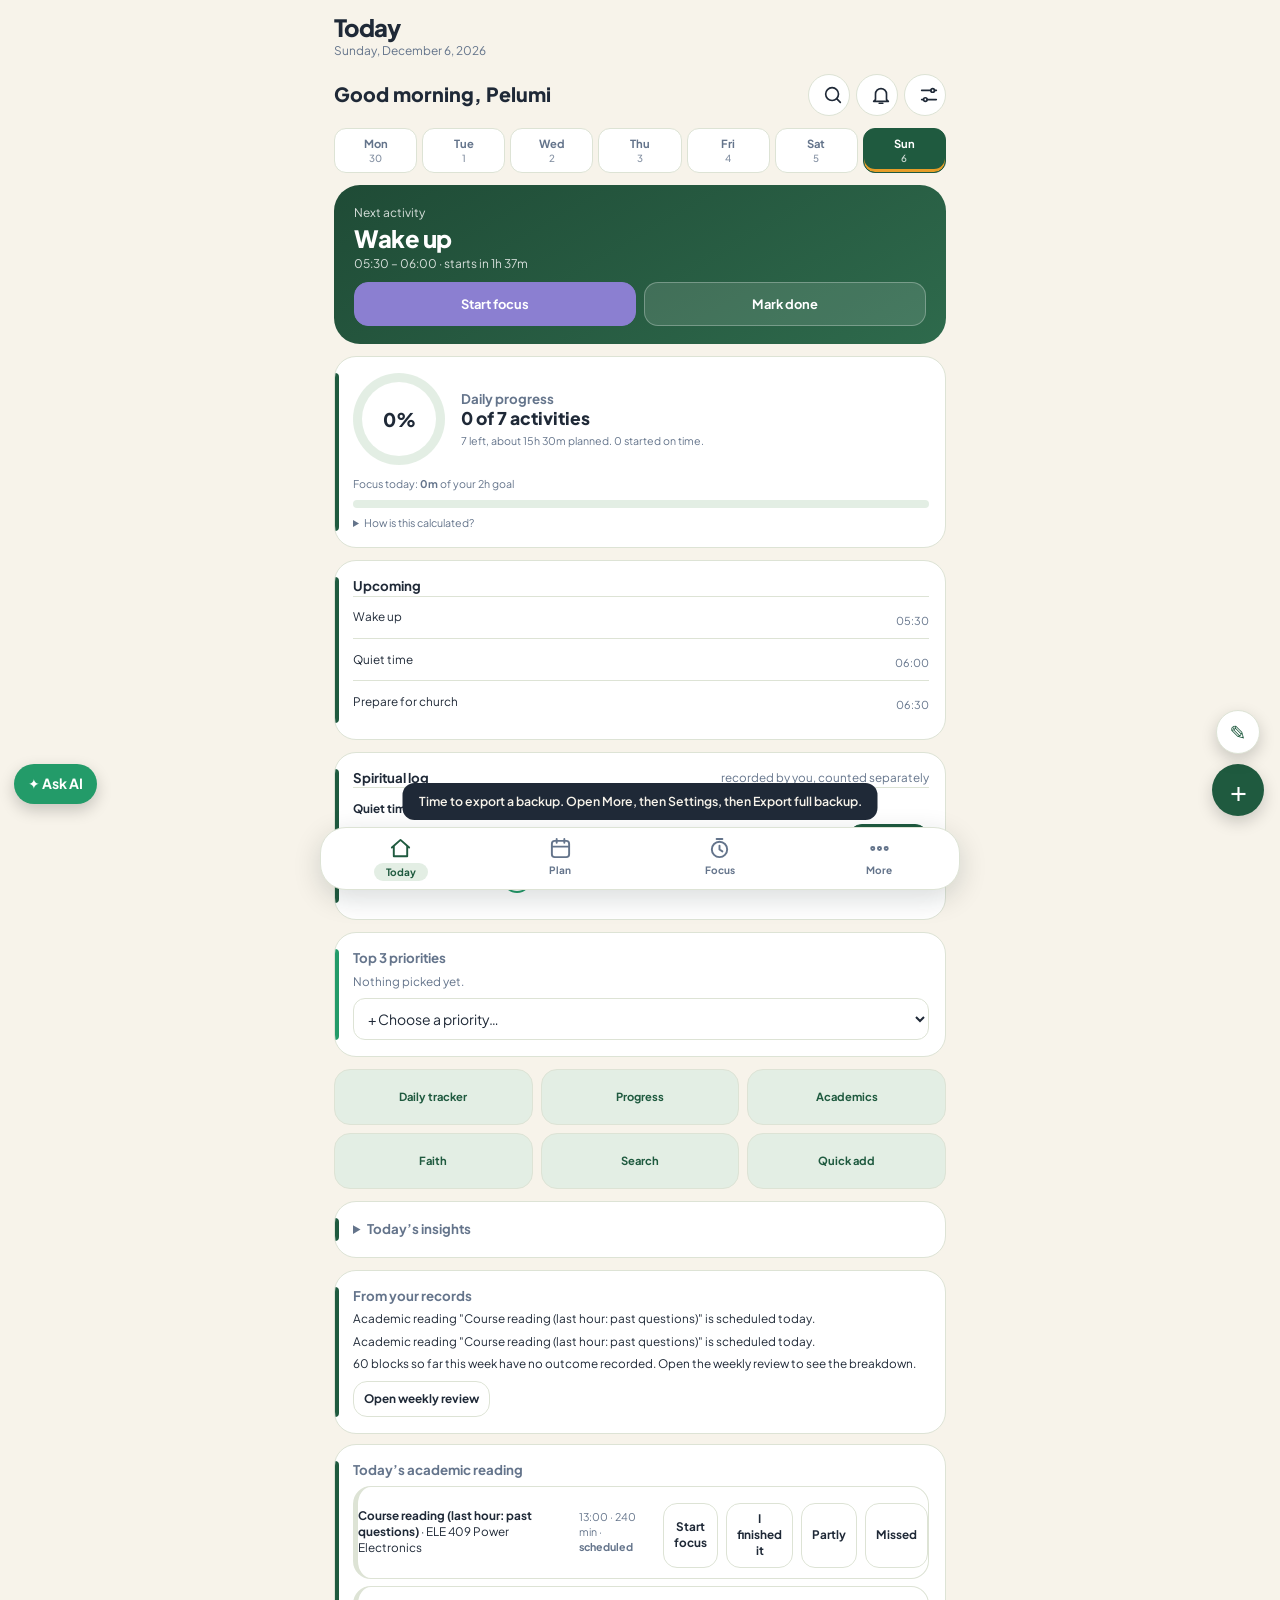
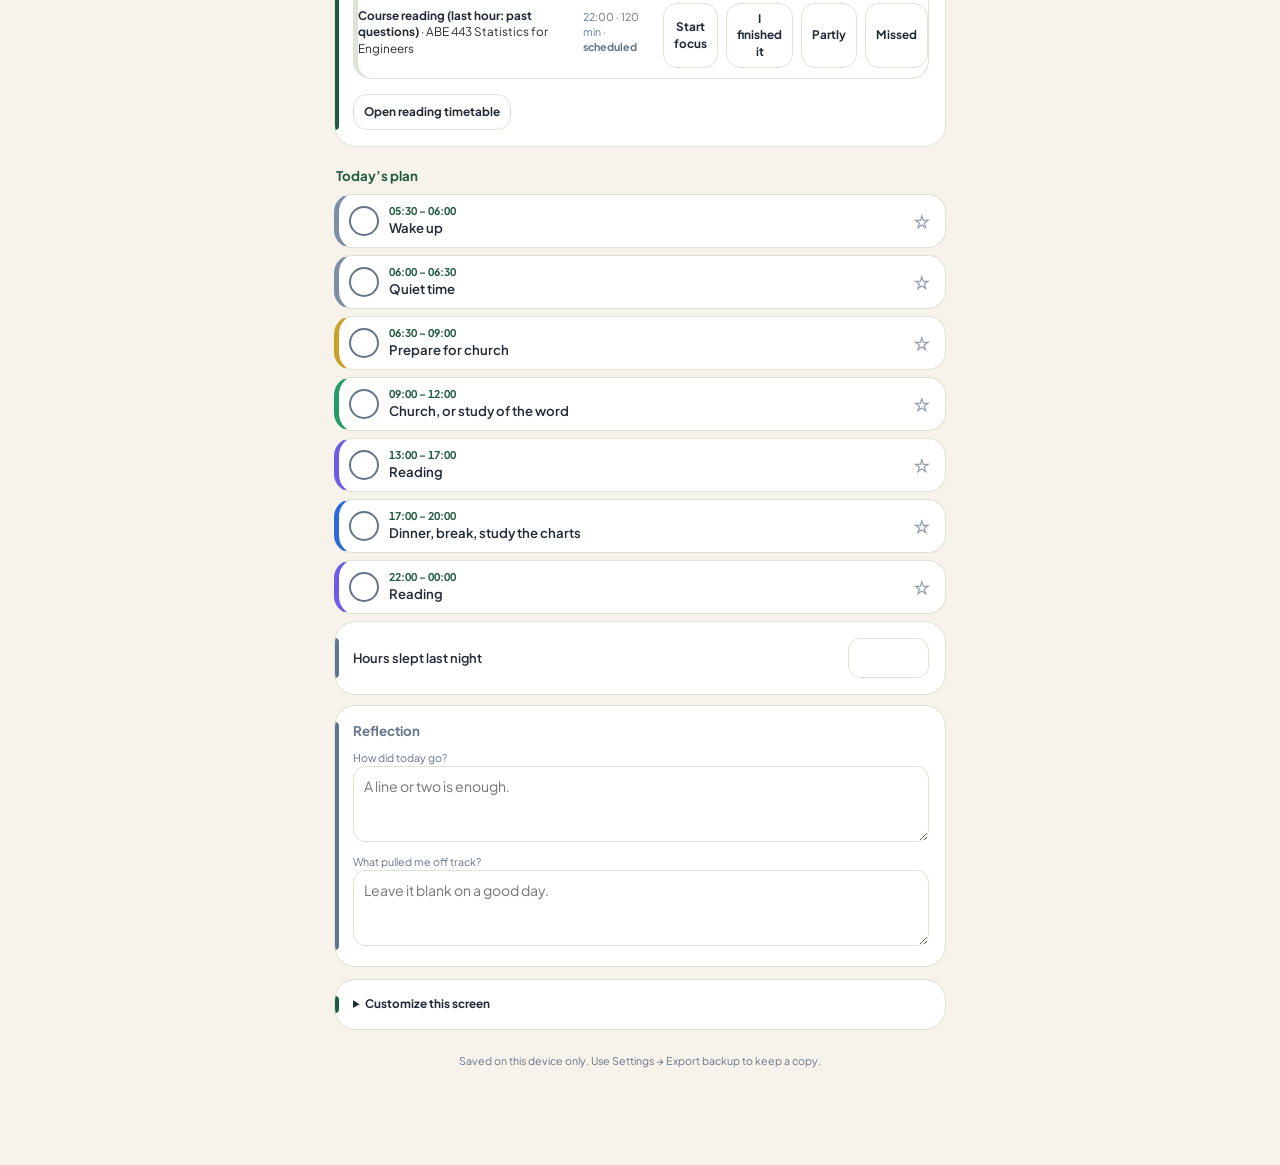
==== commit f6493686: "Fix formatting of link tag in index.html" ====
--- a/index.html
+++ b/index.html
@@ -9,7 +9,7 @@
 <meta name="apple-mobile-web-app-capable" content="yes">
 <meta name="mobile-web-app-capable" content="yes">
 <meta name="apple-mobile-web-app-title" content="Daybook">
-<link rel="manifest" href="manifest.json">
+<link rel="manifest" href="manifest.json"> 
 <link rel="icon" href="icons/icon-192.png">
 <link rel="apple-touch-icon" href="icons/icon-192.png">
 <link rel="preconnect" href="https://fonts.googleapis.com">
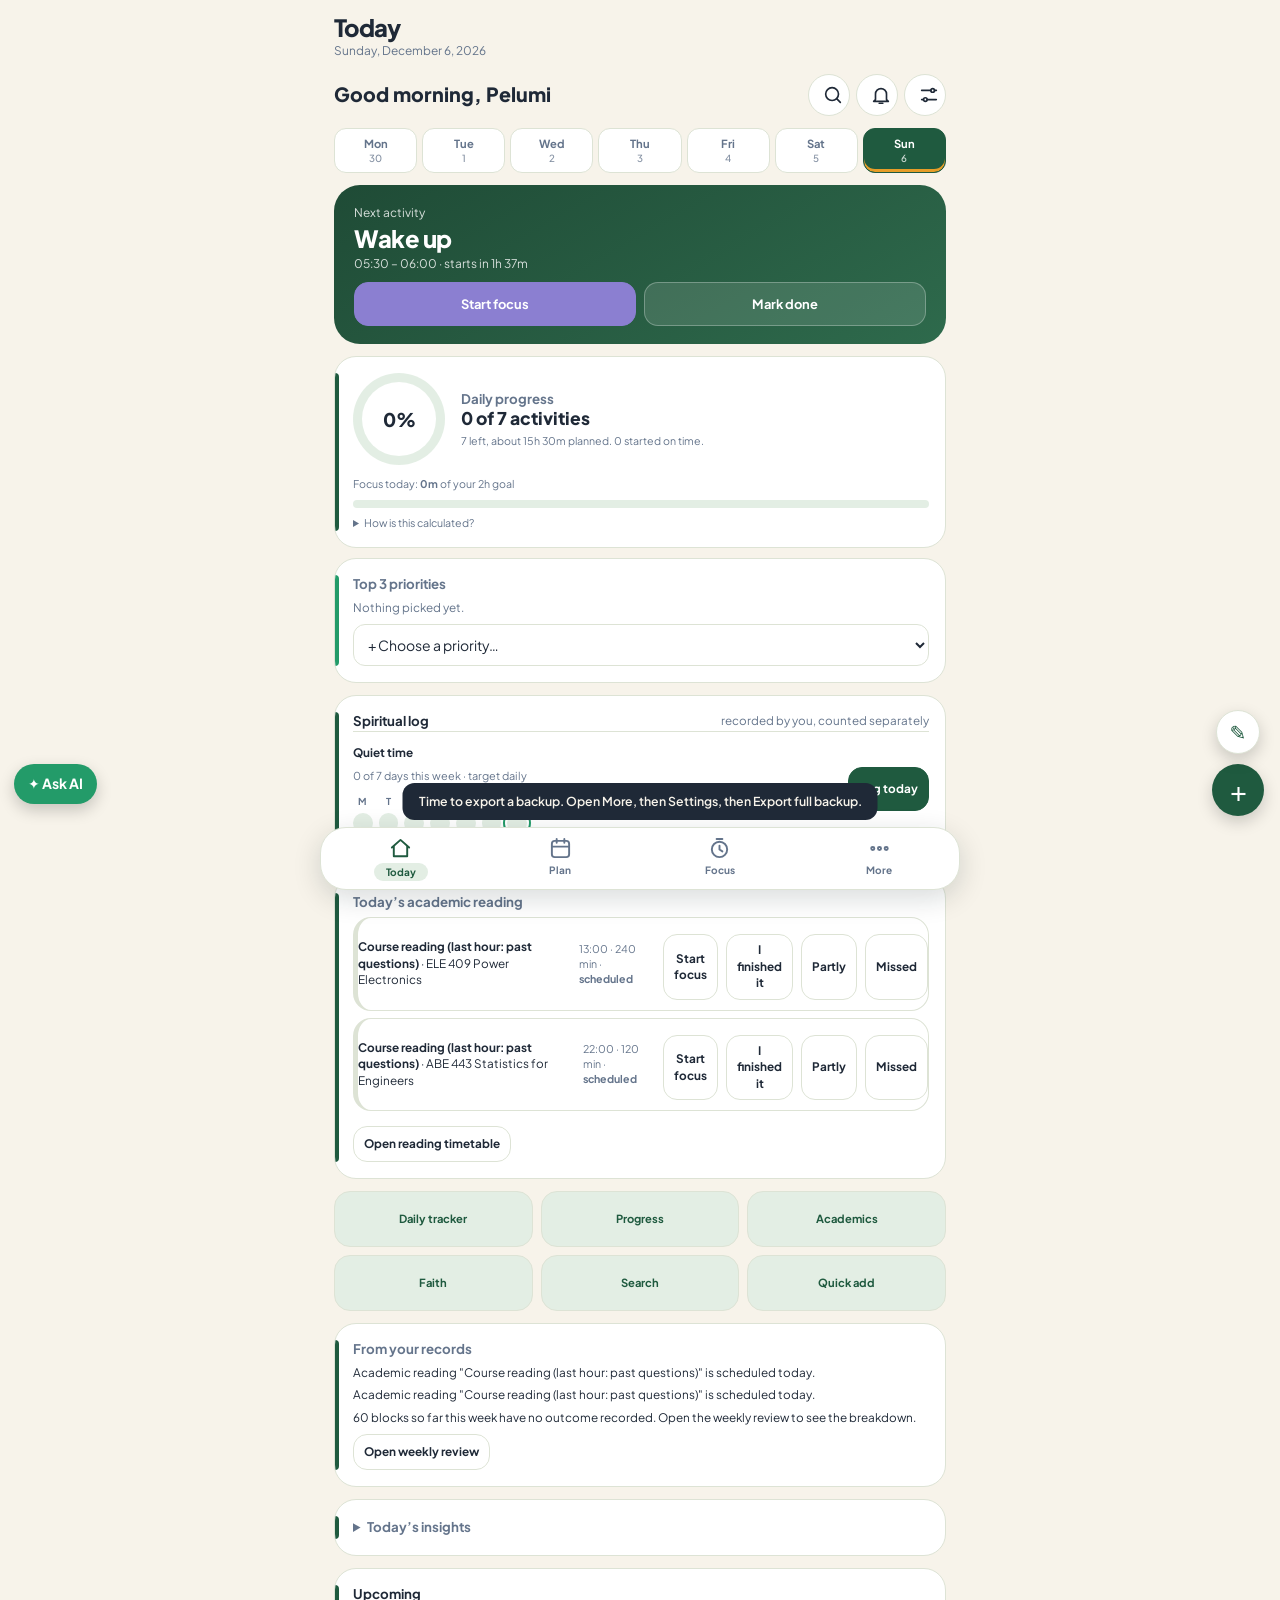
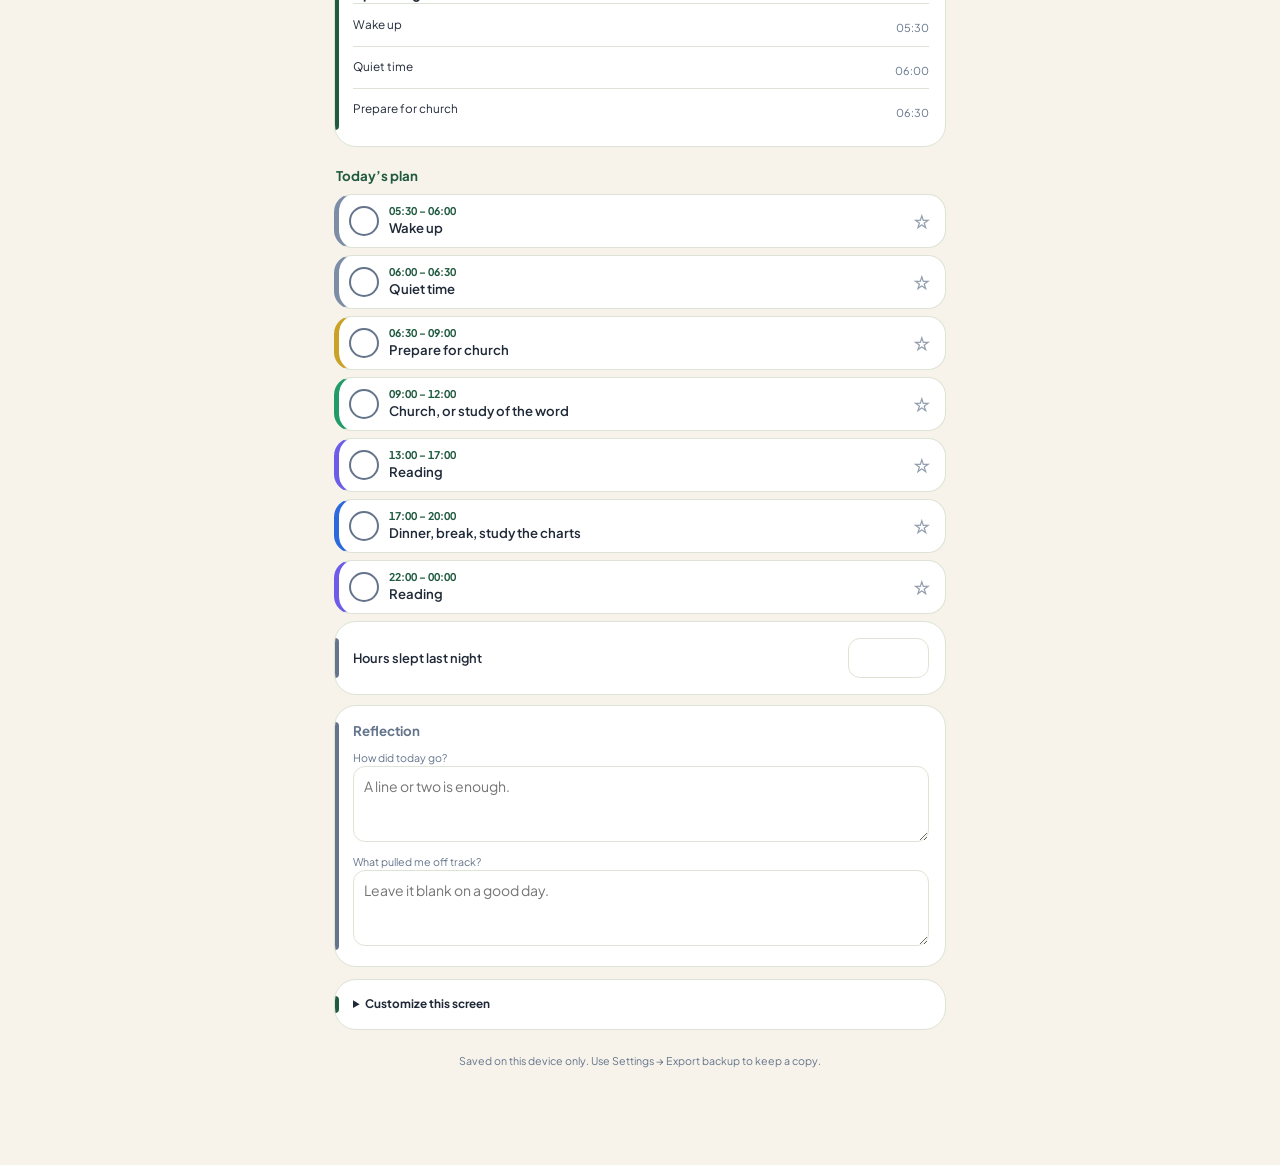
==== commit cc0792d4: "Add initial index.html structure for Daybook OS" ====
--- a/index.html
+++ b/index.html
@@ -9,7 +9,7 @@
 <meta name="apple-mobile-web-app-capable" content="yes">
 <meta name="mobile-web-app-capable" content="yes">
 <meta name="apple-mobile-web-app-title" content="Daybook">
-<link rel="manifest" href="manifest.json"> 
+<link rel="manifest" href="manifest.json">
 <link rel="icon" href="icons/icon-192.png">
 <link rel="apple-touch-icon" href="icons/icon-192.png">
 <link rel="preconnect" href="https://fonts.googleapis.com">
@@ -49,6 +49,7 @@
 <script src="readmap.js"></script>
 <script src="dash.js"></script>
 <script src="assist.js"></script>
+<script src="acad2.js"></script>
 <script src="ai.js"></script>
 </body>
 </html>
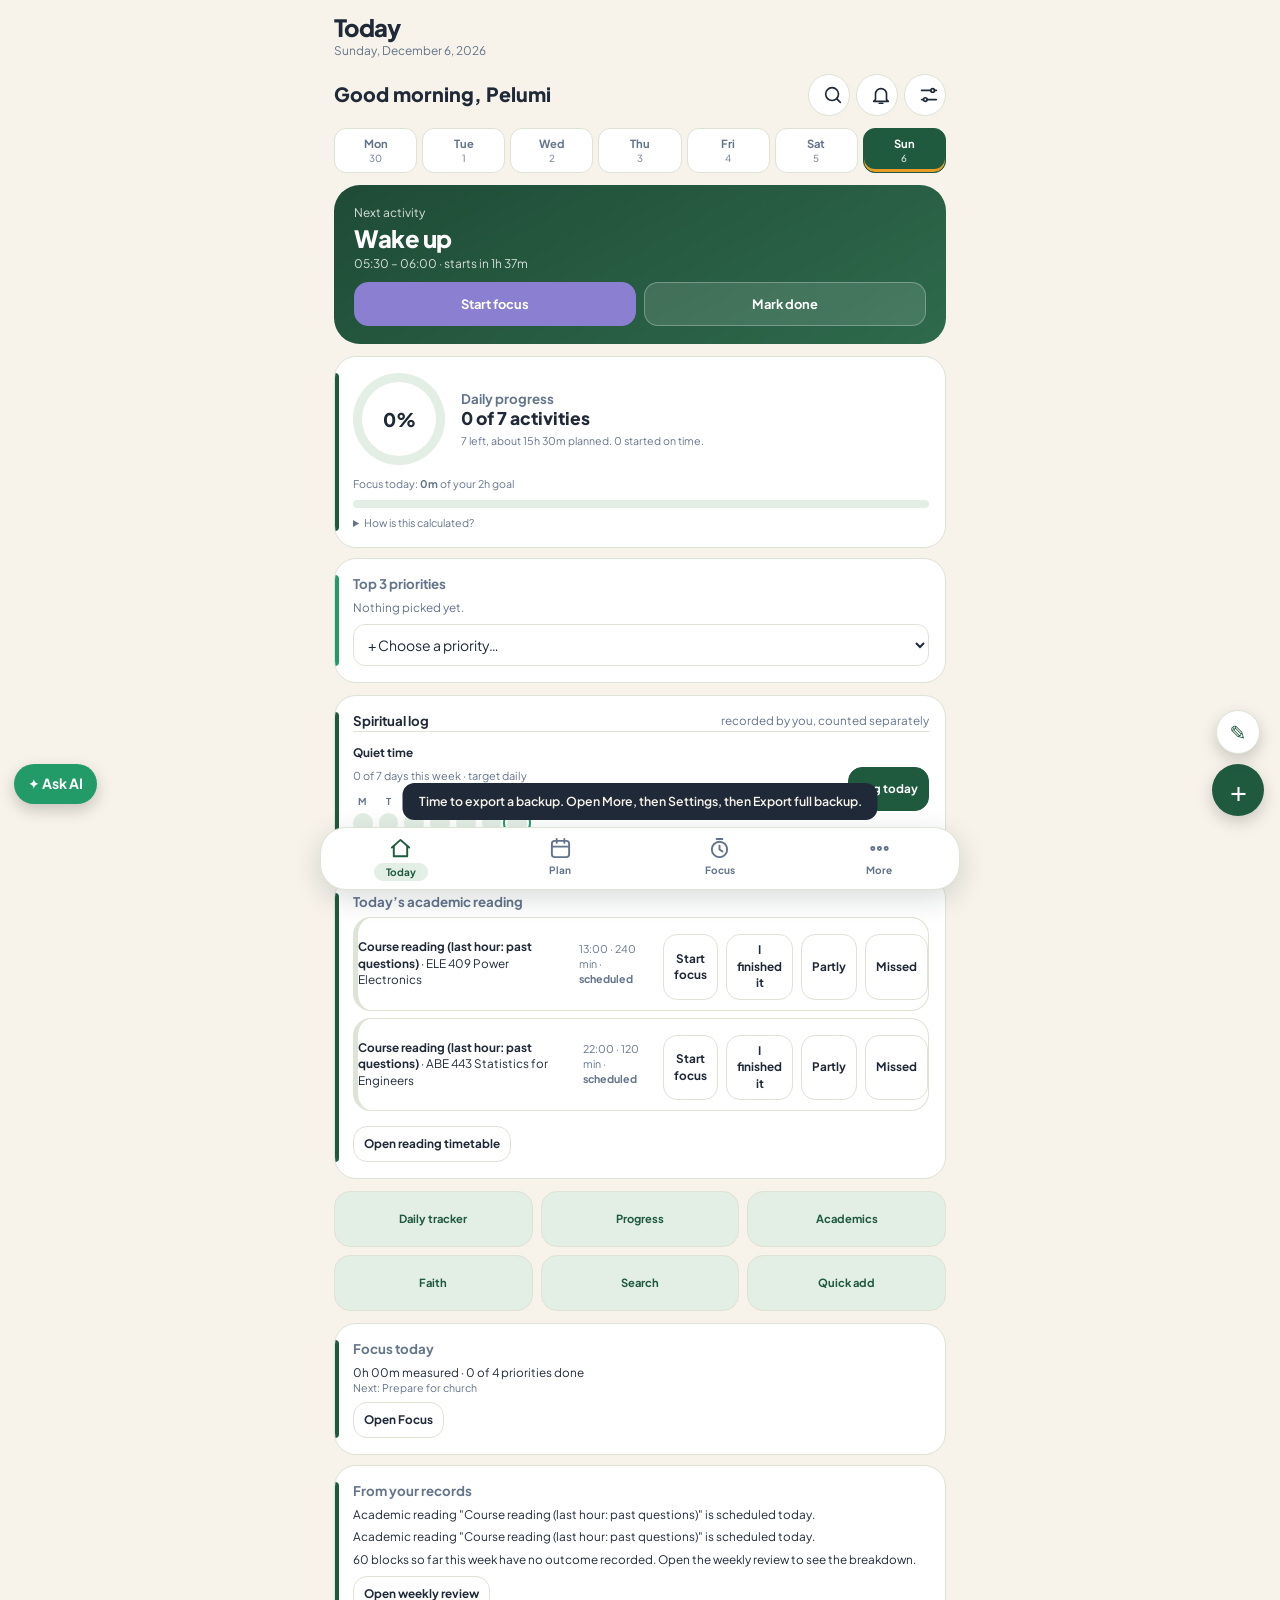
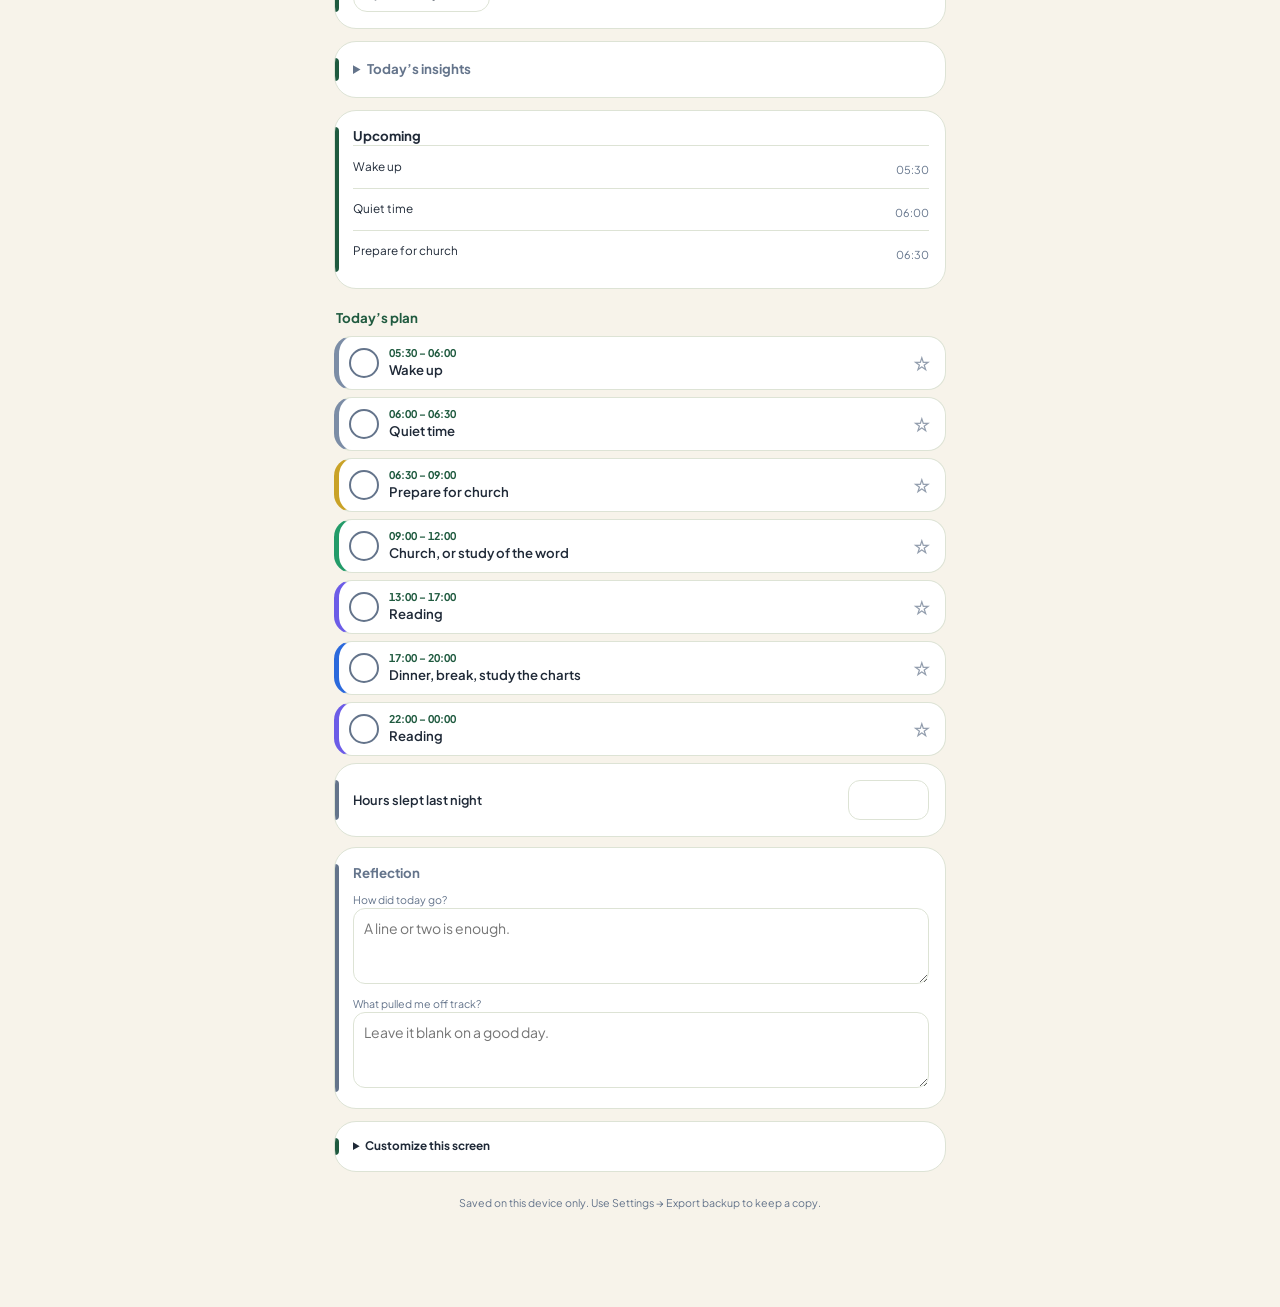
==== commit b8ac296a: "Add initial structure for index.html" ====
--- a/index.html
+++ b/index.html
@@ -50,6 +50,7 @@
 <script src="dash.js"></script>
 <script src="assist.js"></script>
 <script src="acad2.js"></script>
+<script src="focus3.js"></script>
 <script src="ai.js"></script>
 </body>
 </html>
